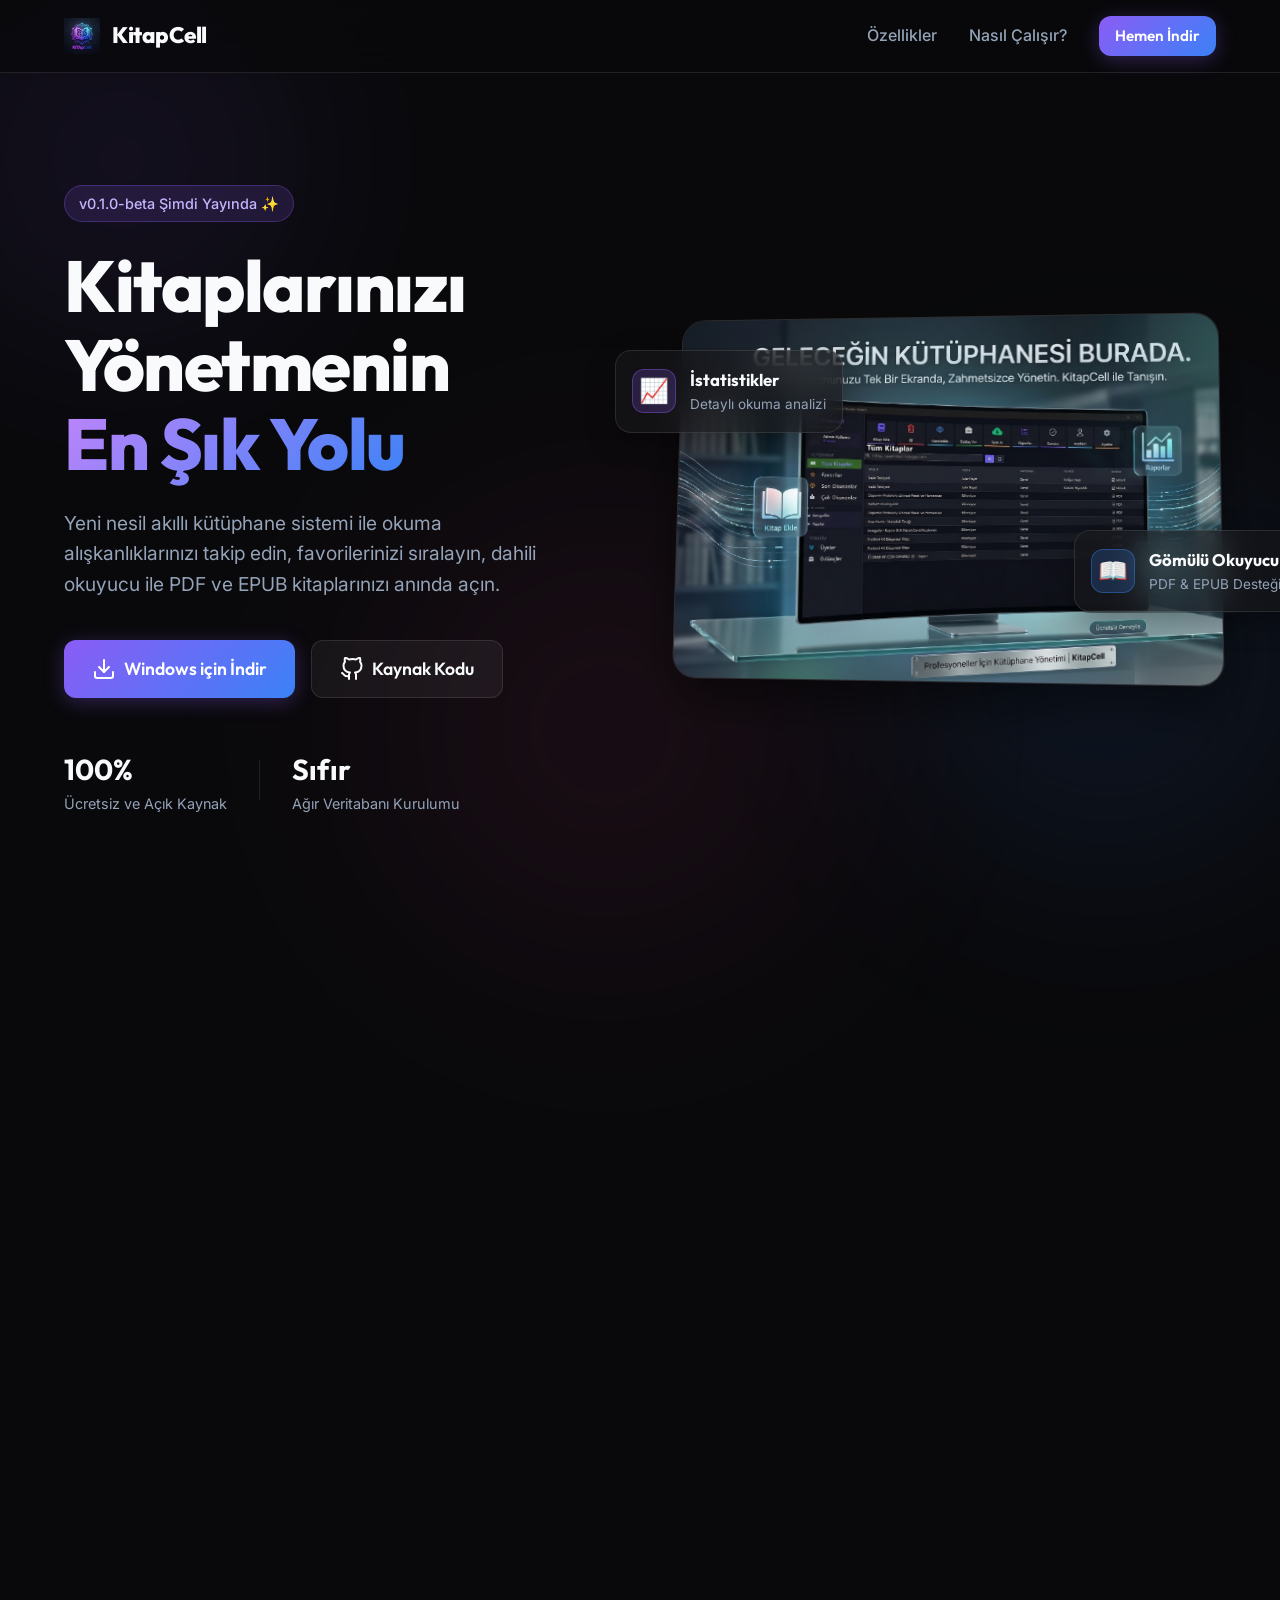
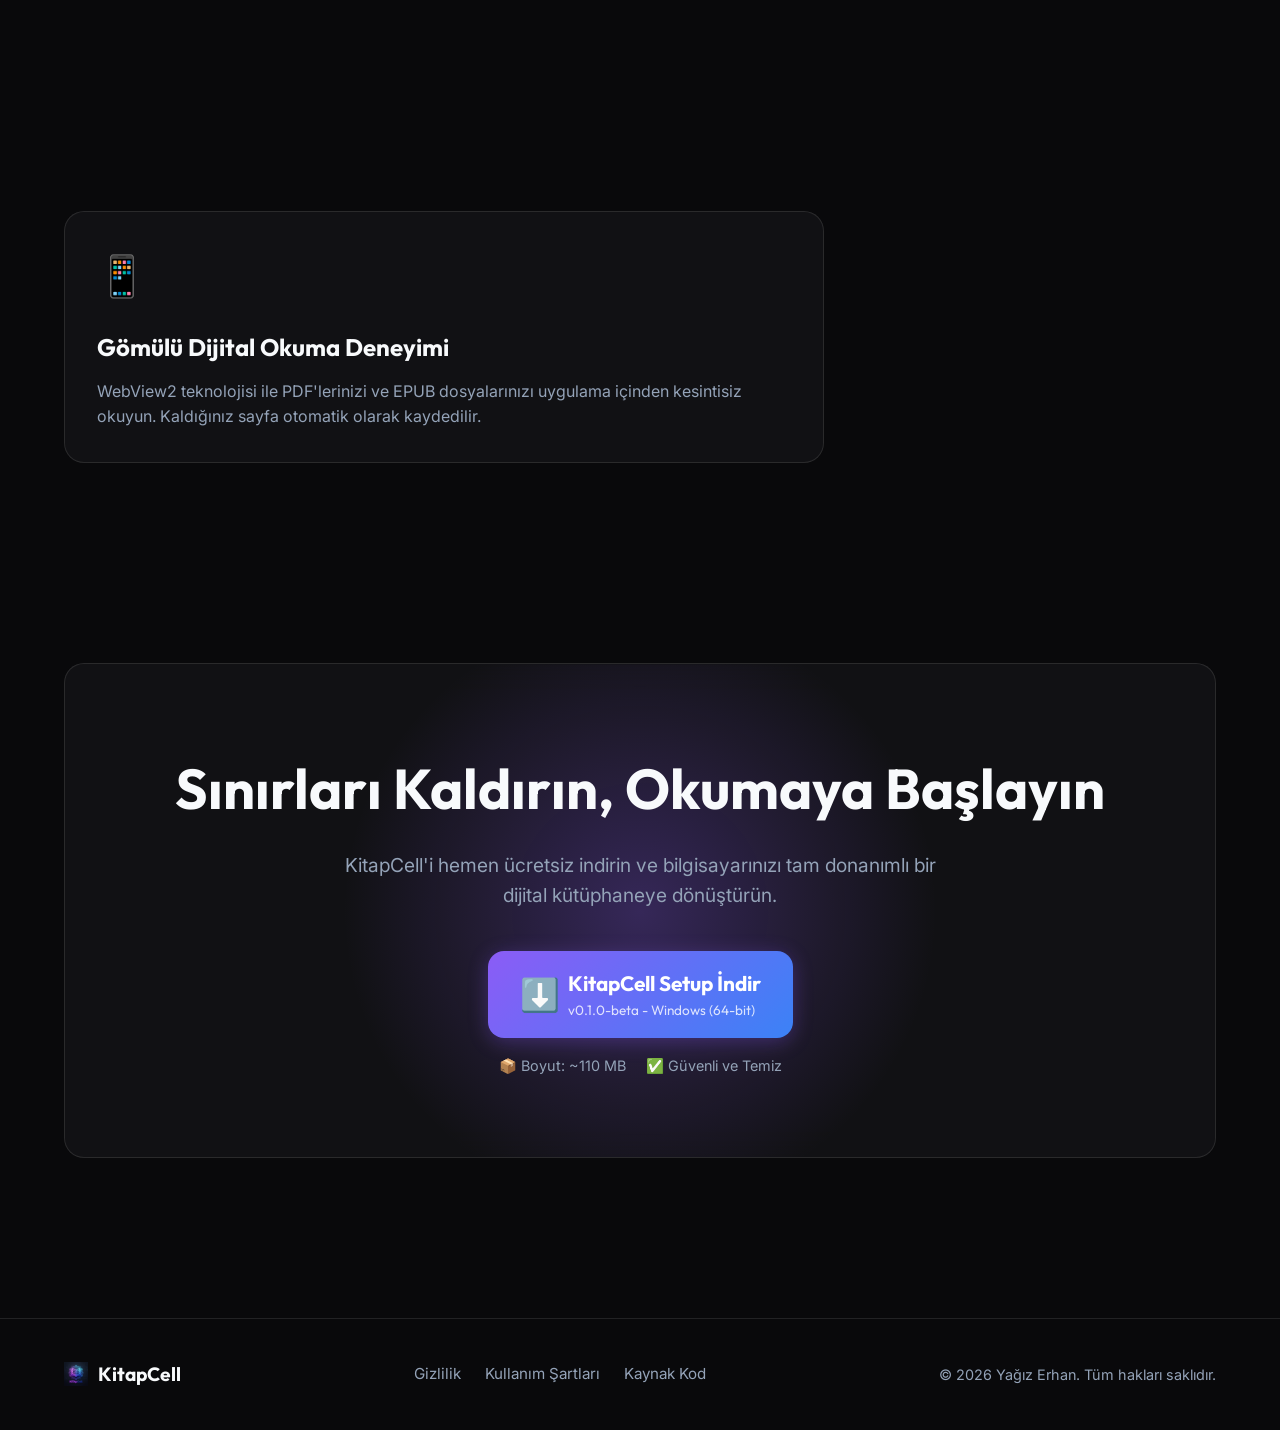
==== docs/index.html @ cc85a115 "rename folder to docs" ====
<!DOCTYPE html>
<html lang="tr">

<head>
    <meta charset="UTF-8">
    <meta name="viewport" content="width=device-width, initial-scale=1.0">
    <meta name="description"
        content="KitapCell - Yeni nesil akıllı kütüphane ve okuma takip sistemi. Kitaplığınızı dijitalleştirin.">
    <title>KitapCell | Kütüphanenizi Baştan Yaratın</title>

    <!-- Google Fonts -->
    <link rel="preconnect" href="https://fonts.googleapis.com">
    <link rel="preconnect" href="https://fonts.gstatic.com" crossorigin>
    <link
        href="https://fonts.googleapis.com/css2?family=Outfit:wght@300;400;500;600;700;800&family=Inter:wght@400;500;600&display=swap"
        rel="stylesheet">

    <link rel="stylesheet" href="style.css">
</head>

<body>
    <!-- Background Elements -->
    <div class="blob blob-1"></div>
    <div class="blob blob-2"></div>
    <div class="blob blob-3"></div>

    <!-- Navigation -->
    <nav class="navbar glass-effect">
        <div class="container nav-container">
            <div class="logo">
                <img src="assets/logo.png" alt="KitapCell Logo" class="logo-img">
                <span class="logo-text">KitapCell</span>
            </div>
            <div class="nav-links">
                <a href="#features">Özellikler</a>
                <a href="#about">Nasıl Çalışır?</a>
                <a href="#download" class="btn btn-primary btn-sm">Hemen İndir</a>
            </div>
        </div>
    </nav>

    <!-- Hero Section -->
    <header class="hero container">
        <div class="hero-content" data-animate="fade-up">
            <div class="badge">v0.1.0-beta Şimdi Yayında ✨</div>
            <h1 class="hero-title">
                Kitaplarınızı Yönetmenin <br>
                <span class="gradient-text">En Şık Yolu</span>
            </h1>
            <p class="hero-desc">
                Yeni nesil akıllı kütüphane sistemi ile okuma alışkanlıklarınızı takip edin, favorilerinizi sıralayın,
                dahili okuyucu ile PDF ve EPUB kitaplarınızı anında açın.
            </p>
            <div class="hero-actions">
                <a href="#download" class="btn btn-primary btn-lg">
                    <svg width="24" height="24" viewBox="0 0 24 24" fill="none" stroke="currentColor" stroke-width="2"
                        stroke-linecap="round" stroke-linejoin="round">
                        <path d="M21 15v4a2 2 0 0 1-2 2H5a2 2 0 0 1-2-2v-4" />
                        <polyline points="7 10 12 15 17 10" />
                        <line x1="12" y1="15" x2="12" y2="3" />
                    </svg>
                    Windows için İndir
                </a>
                <a href="https://github.com/yagizerhan/KitapCell" target="_blank" class="btn btn-outline btn-lg">
                    <svg width="24" height="24" viewBox="0 0 24 24" fill="none" stroke="currentColor" stroke-width="2"
                        stroke-linecap="round" stroke-linejoin="round">
                        <path
                            d="M9 19c-5 1.5-5-2.5-7-3m14 6v-3.87a3.37 3.37 0 0 0-.94-2.61c3.14-.35 6.44-1.54 6.44-7A5.44 5.44 0 0 0 20 4.77 5.07 5.07 0 0 0 19.91 1S18.73.65 16 2.48a13.38 13.38 0 0 0-7 0C6.27.65 5.09 1 5.09 1A5.07 5.07 0 0 0 5 4.77a5.44 5.44 0 0 0-1.5 3.78c0 5.42 3.3 6.61 6.44 7A3.37 3.37 0 0 0 9 18.13V22" />
                    </svg>
                    Kaynak Kodu
                </a>
            </div>
            <div class="hero-stats">
                <div class="stat">
                    <div class="stat-val">100%</div>
                    <div class="stat-label">Ücretsiz ve Açık Kaynak</div>
                </div>
                <div class="stat-divider"></div>
                <div class="stat">
                    <div class="stat-val">Sıfır</div>
                    <div class="stat-label">Ağır Veritabanı Kurulumu</div>
                </div>
            </div>
        </div>
        <div class="hero-image-wrapper" data-animate="fade-left">
            <div class="mockup-glow"></div>
            <img src="assets/mockup.png" alt="KitapCell Uygulama Arayüzü" class="hero-image glass-panel">

            <div class="floating-card card-1 glass-panel">
                <div class="icon-box icon-purple">📈</div>
                <div class="card-info">
                    <strong>İstatistikler</strong>
                    <span>Detaylı okuma analizi</span>
                </div>
            </div>

            <div class="floating-card card-2 glass-panel">
                <div class="icon-box icon-blue">📖</div>
                <div class="card-info">
                    <strong>Gömülü Okuyucu</strong>
                    <span>PDF & EPUB Desteği</span>
                </div>
            </div>
        </div>
    </header>

    <!-- Features Section -->
    <section id="features" class="container section">
        <div class="section-header" data-animate="fade-up">
            <h2 class="section-title">Kütüphaneniz Artık <span class="gradient-text">Çok Akıllı</span></h2>
            <p class="section-desc">Eski nesil hantal yazılımları unutun. KitapCell, ihtiyaç duyduğunuz her şeyi tek bir
                modern arayüzde birleştiriyor.</p>
        </div>

        <div class="bento-grid">
            <div class="bento-card bento-large glass-panel" data-animate="fade-up">
                <div class="bento-icon">🚀</div>
                <h3>Yerleşik Web Sunucusu</h3>
                <p>Uygulamayı açtığınız anda arka planda çalışan Kestrel sunucusu sayesinde kütüphanenize ağınızdaki her
                    cihazdan sadece tarayıcı ile erişebilirsiniz.</p>
                <div class="bento-visual tech-bg"></div>
            </div>

            <div class="bento-card glass-panel" data-animate="fade-up" style="transition-delay: 100ms;">
                <div class="bento-icon">📚</div>
                <h3>Gelişmiş Ödünç Sistemi</h3>
                <p>Kitapların kimde olduğunu, teslim tarihlerini takip edin. Zamanında getiren üyeler itibar puanı
                    kazansın!</p>
            </div>

            <div class="bento-card glass-panel" data-animate="fade-up" style="transition-delay: 200ms;">
                <div class="bento-icon">🔍</div>
                <h3>Hızlı ve Detaylı Arama</h3>
                <p>ISBN, yazar veya kategori bazında anında filtreleme. Binlerce kitap arasında saniyeler içinde
                    aradığınızı bulun.</p>
            </div>

            <div class="bento-card glass-panel" data-animate="fade-up" style="transition-delay: 300ms;">
                <div class="bento-icon">⭐</div>
                <h3>Okuyucu Yorumları</h3>
                <p>Okuduğunuz kitapları puanlayın, yorum yapın ve diğer üyelerin değerlendirmelerini inceleyin.</p>
            </div>

            <div class="bento-card bento-large glass-panel" data-animate="fade-up" style="transition-delay: 400ms;">
                <div class="bento-icon">📱</div>
                <h3>Gömülü Dijital Okuma Deneyimi</h3>
                <p>WebView2 teknolojisi ile PDF'lerinizi ve EPUB dosyalarınızı uygulama içinden kesintisiz okuyun.
                    Kaldığınız sayfa otomatik olarak kaydedilir.</p>
            </div>
        </div>
    </section>

    <!-- Download CTA Section -->
    <section id="download" class="container section">
        <div class="cta-box glass-panel" data-animate="zoom-in">
            <div class="cta-glow"></div>
            <h2>Sınırları Kaldırın, Okumaya Başlayın</h2>
            <p>KitapCell'i hemen ücretsiz indirin ve bilgisayarınızı tam donanımlı bir dijital kütüphaneye dönüştürün.
            </p>

            <div class="download-container">
                <a href="#" class="btn btn-primary btn-lg download-btn" id="mainDownloadBtn">
                    <span class="btn-icon">⬇️</span>
                    <div class="btn-text">
                        <strong>KitapCell Setup İndir</strong>
                        <span>v0.1.0-beta - Windows (64-bit)</span>
                    </div>
                </a>
                <div class="download-info">
                    <span class="info-item">📦 Boyut: ~110 MB</span>
                    <span class="info-item">✅ Güvenli ve Temiz</span>
                </div>
            </div>
        </div>
    </section>

    <!-- Footer -->
    <footer>
        <div class="container footer-content">
            <div class="footer-logo">
                <img src="assets/logo.png" alt="Logo">
                <span>KitapCell</span>
            </div>
            <div class="footer-links">
                <a href="#">Gizlilik</a>
                <a href="#">Kullanım Şartları</a>
                <a href="https://github.com/yagizerhan/KitapCell" target="_blank">Kaynak Kod</a>
            </div>
            <div class="footer-copy">
                &copy; 2026 Yağız Erhan. Tüm hakları saklıdır.
            </div>
        </div>
    </footer>

    <script src="script.js"></script>
</body>

</html>
---- docs/style.css ----
:root {
    --bg-dark: #09090b;
    --bg-card: rgba(24, 24, 27, 0.6);
    --bg-card-hover: rgba(39, 39, 42, 0.8);
    --border-color: rgba(255, 255, 255, 0.1);
    
    --primary: #8b5cf6;
    --primary-hover: #7c3aed;
    --secondary: #3b82f6;
    
    --text-main: #f8fafc;
    --text-muted: #94a3b8;
    
    --glow-primary: rgba(139, 92, 246, 0.3);
    --glow-secondary: rgba(59, 130, 246, 0.3);
}

* {
    margin: 0;
    padding: 0;
    box-sizing: border-box;
}

body {
    font-family: 'Inter', sans-serif;
    background-color: var(--bg-dark);
    color: var(--text-main);
    line-height: 1.6;
    overflow-x: hidden;
}

h1, h2, h3, h4, .logo-text {
    font-family: 'Outfit', sans-serif;
}

a {
    text-decoration: none;
    color: inherit;
}

/* Background Blobs */
.blob {
    position: absolute;
    filter: blur(100px);
    z-index: -1;
    opacity: 0.5;
    animation: float 20s ease-in-out infinite alternate;
}

.blob-1 {
    top: -10%;
    left: -10%;
    width: 500px;
    height: 500px;
    background: radial-gradient(circle, var(--glow-primary) 0%, transparent 70%);
}

.blob-2 {
    top: 40%;
    right: -10%;
    width: 600px;
    height: 600px;
    background: radial-gradient(circle, var(--glow-secondary) 0%, transparent 70%);
    animation-delay: -5s;
}

.blob-3 {
    bottom: -20%;
    left: 20%;
    width: 700px;
    height: 700px;
    background: radial-gradient(circle, rgba(236, 72, 153, 0.2) 0%, transparent 70%);
    animation-delay: -10s;
}

@keyframes float {
    0% { transform: translate(0, 0) scale(1); }
    100% { transform: translate(50px, 50px) scale(1.1); }
}

/* Utilities */
.container {
    max-width: 1200px;
    margin: 0 auto;
    padding: 0 24px;
}

.glass-panel {
    background: var(--bg-card);
    backdrop-filter: blur(16px);
    -webkit-backdrop-filter: blur(16px);
    border: 1px solid var(--border-color);
    border-radius: 20px;
}

.gradient-text {
    background: linear-gradient(135deg, #c084fc, #3b82f6);
    -webkit-background-clip: text;
    -webkit-text-fill-color: transparent;
    background-clip: text;
}

/* Buttons */
.btn {
    display: inline-flex;
    align-items: center;
    justify-content: center;
    gap: 8px;
    font-family: 'Outfit', sans-serif;
    font-weight: 600;
    border-radius: 12px;
    transition: all 0.3s cubic-bezier(0.4, 0, 0.2, 1);
    cursor: pointer;
    border: none;
}

.btn-sm { padding: 8px 16px; font-size: 0.95rem; }
.btn-lg { padding: 14px 28px; font-size: 1.1rem; }

.btn-primary {
    background: linear-gradient(135deg, var(--primary), var(--secondary));
    color: white;
    box-shadow: 0 4px 20px var(--glow-primary);
}

.btn-primary:hover {
    box-shadow: 0 8px 30px var(--glow-primary);
    transform: translateY(-2px);
}

.btn-outline {
    background: rgba(255, 255, 255, 0.05);
    border: 1px solid var(--border-color);
    color: var(--text-main);
}

.btn-outline:hover {
    background: rgba(255, 255, 255, 0.1);
    transform: translateY(-2px);
}

/* Navbar */
.navbar {
    position: fixed;
    top: 0;
    left: 0;
    width: 100%;
    z-index: 100;
    padding: 16px 0;
    background: rgba(9, 9, 11, 0.7);
    backdrop-filter: blur(20px);
    border-bottom: 1px solid var(--border-color);
}

.nav-container {
    display: flex;
    justify-content: space-between;
    align-items: center;
}

.logo {
    display: flex;
    align-items: center;
    gap: 12px;
}

.logo-img {
    height: 36px;
    width: auto;
}

.logo-text {
    font-size: 1.4rem;
    font-weight: 800;
    letter-spacing: -0.5px;
}

.nav-links {
    display: flex;
    align-items: center;
    gap: 32px;
    font-weight: 500;
}

.nav-links a:not(.btn) {
    color: var(--text-muted);
    transition: color 0.2s;
}

.nav-links a:not(.btn):hover {
    color: var(--text-main);
}

/* Hero Section */
.hero {
    display: grid;
    grid-template-columns: 1fr 1fr;
    gap: 60px;
    align-items: center;
    min-height: 100vh;
    padding-top: 100px;
}

.hero-content {
    display: flex;
    flex-direction: column;
    align-items: flex-start;
}

.badge {
    background: rgba(139, 92, 246, 0.15);
    border: 1px solid rgba(139, 92, 246, 0.3);
    color: #c4b5fd;
    padding: 6px 14px;
    border-radius: 30px;
    font-size: 0.9rem;
    font-weight: 500;
    margin-bottom: 24px;
    display: inline-block;
}

.hero-title {
    font-size: 4.5rem;
    line-height: 1.1;
    font-weight: 800;
    letter-spacing: -1.5px;
    margin-bottom: 24px;
}

.hero-desc {
    font-size: 1.2rem;
    color: var(--text-muted);
    margin-bottom: 40px;
    max-width: 500px;
}

.hero-actions {
    display: flex;
    gap: 16px;
    margin-bottom: 48px;
}

.hero-stats {
    display: flex;
    gap: 32px;
    align-items: center;
}

.stat-val {
    font-family: 'Outfit', sans-serif;
    font-size: 1.8rem;
    font-weight: 700;
    color: var(--text-main);
}

.stat-label {
    font-size: 0.9rem;
    color: var(--text-muted);
}

.stat-divider {
    width: 1px;
    height: 40px;
    background: var(--border-color);
}

/* Hero Image & Cards */
.hero-image-wrapper {
    position: relative;
    width: 100%;
}

.mockup-glow {
    position: absolute;
    top: 50%;
    left: 50%;
    transform: translate(-50%, -50%);
    width: 80%;
    height: 80%;
    background: radial-gradient(circle, var(--glow-primary) 0%, transparent 60%);
    z-index: -1;
}

.hero-image {
    width: 100%;
    height: auto;
    border-radius: 24px;
    box-shadow: 0 20px 50px rgba(0, 0, 0, 0.5);
    transform: perspective(1000px) rotateY(-5deg) rotateX(5deg);
    transition: transform 0.5s ease;
}

.hero-image:hover {
    transform: perspective(1000px) rotateY(0deg) rotateX(0deg);
}

.floating-card {
    position: absolute;
    padding: 16px;
    display: flex;
    align-items: center;
    gap: 14px;
    border-radius: 16px;
    box-shadow: 0 10px 30px rgba(0,0,0,0.3);
    animation: float-card 6s ease-in-out infinite alternate;
}

.card-1 {
    top: 10%;
    left: -10%;
}

.card-2 {
    bottom: 20%;
    right: -15%;
    animation-delay: -3s;
}

@keyframes float-card {
    0% { transform: translateY(0px); }
    100% { transform: translateY(-20px); }
}

.icon-box {
    width: 44px;
    height: 44px;
    border-radius: 12px;
    display: flex;
    align-items: center;
    justify-content: center;
    font-size: 1.5rem;
}

.icon-purple { background: rgba(139, 92, 246, 0.2); border: 1px solid rgba(139, 92, 246, 0.4); }
.icon-blue { background: rgba(59, 130, 246, 0.2); border: 1px solid rgba(59, 130, 246, 0.4); }

.card-info {
    display: flex;
    flex-direction: column;
}

.card-info strong {
    font-family: 'Outfit', sans-serif;
    font-size: 1.05rem;
}

.card-info span {
    font-size: 0.85rem;
    color: var(--text-muted);
}

/* Sections */
.section {
    padding: 100px 24px;
}

.section-header {
    text-align: center;
    margin-bottom: 60px;
}

.section-title {
    font-size: 3rem;
    margin-bottom: 16px;
}

.section-desc {
    font-size: 1.1rem;
    color: var(--text-muted);
    max-width: 600px;
    margin: 0 auto;
}

/* Bento Grid */
.bento-grid {
    display: grid;
    grid-template-columns: repeat(3, 1fr);
    grid-auto-rows: minmax(240px, auto);
    gap: 24px;
}

.bento-card {
    padding: 32px;
    display: flex;
    flex-direction: column;
    position: relative;
    overflow: hidden;
    transition: transform 0.3s, background 0.3s;
}

.bento-card:hover {
    transform: translateY(-5px);
    background: var(--bg-card-hover);
}

.bento-large {
    grid-column: span 2;
}

.bento-icon {
    font-size: 2.5rem;
    margin-bottom: 20px;
}

.bento-card h3 {
    font-size: 1.5rem;
    margin-bottom: 12px;
}

.bento-card p {
    color: var(--text-muted);
    font-size: 1rem;
}

/* Download CTA */
.cta-box {
    text-align: center;
    padding: 80px 40px;
    position: relative;
    overflow: hidden;
    display: flex;
    flex-direction: column;
    align-items: center;
}

.cta-glow {
    position: absolute;
    top: 50%;
    left: 50%;
    transform: translate(-50%, -50%);
    width: 60%;
    height: 100%;
    background: radial-gradient(circle, var(--glow-primary) 0%, transparent 70%);
    z-index: -1;
}

.cta-box h2 {
    font-size: 3.5rem;
    margin-bottom: 16px;
}

.cta-box p {
    font-size: 1.2rem;
    color: var(--text-muted);
    margin-bottom: 40px;
    max-width: 600px;
}

.download-container {
    display: flex;
    flex-direction: column;
    align-items: center;
    gap: 16px;
}

.download-btn {
    padding: 16px 32px;
    border-radius: 16px;
}

.btn-text {
    display: flex;
    flex-direction: column;
    align-items: flex-start;
    text-align: left;
}

.btn-text strong {
    font-size: 1.3rem;
}

.btn-text span {
    font-size: 0.85rem;
    font-weight: 400;
    opacity: 0.8;
}

.btn-icon {
    font-size: 2rem;
}

.download-info {
    display: flex;
    gap: 20px;
    color: var(--text-muted);
    font-size: 0.9rem;
}

/* Footer */
footer {
    border-top: 1px solid var(--border-color);
    padding: 40px 0;
    margin-top: 60px;
}

.footer-content {
    display: flex;
    justify-content: space-between;
    align-items: center;
}

.footer-logo {
    display: flex;
    align-items: center;
    gap: 10px;
    font-family: 'Outfit', sans-serif;
    font-weight: 700;
    font-size: 1.2rem;
}

.footer-logo img {
    height: 24px;
}

.footer-links {
    display: flex;
    gap: 24px;
}

.footer-links a {
    color: var(--text-muted);
    font-size: 0.95rem;
    transition: color 0.2s;
}

.footer-links a:hover {
    color: var(--text-main);
}

.footer-copy {
    color: var(--text-muted);
    font-size: 0.9rem;
}

/* Animations & Responsive */
[data-animate] {
    opacity: 0;
    transition: all 0.8s cubic-bezier(0.16, 1, 0.3, 1);
}

[data-animate="fade-up"] { transform: translateY(40px); }
[data-animate="fade-left"] { transform: translateX(40px); }
[data-animate="zoom-in"] { transform: scale(0.95); }

.animated {
    opacity: 1;
    transform: translate(0) scale(1);
}

@media (max-width: 992px) {
    .hero {
        grid-template-columns: 1fr;
        text-align: center;
        padding-top: 120px;
        gap: 40px;
    }
    
    .hero-content {
        align-items: center;
    }
    
    .hero-title {
        font-size: 3.5rem;
    }
    
    .bento-grid {
        grid-template-columns: 1fr;
    }
    
    .bento-large {
        grid-column: span 1;
    }
    
    .footer-content {
        flex-direction: column;
        gap: 20px;
        text-align: center;
    }
}
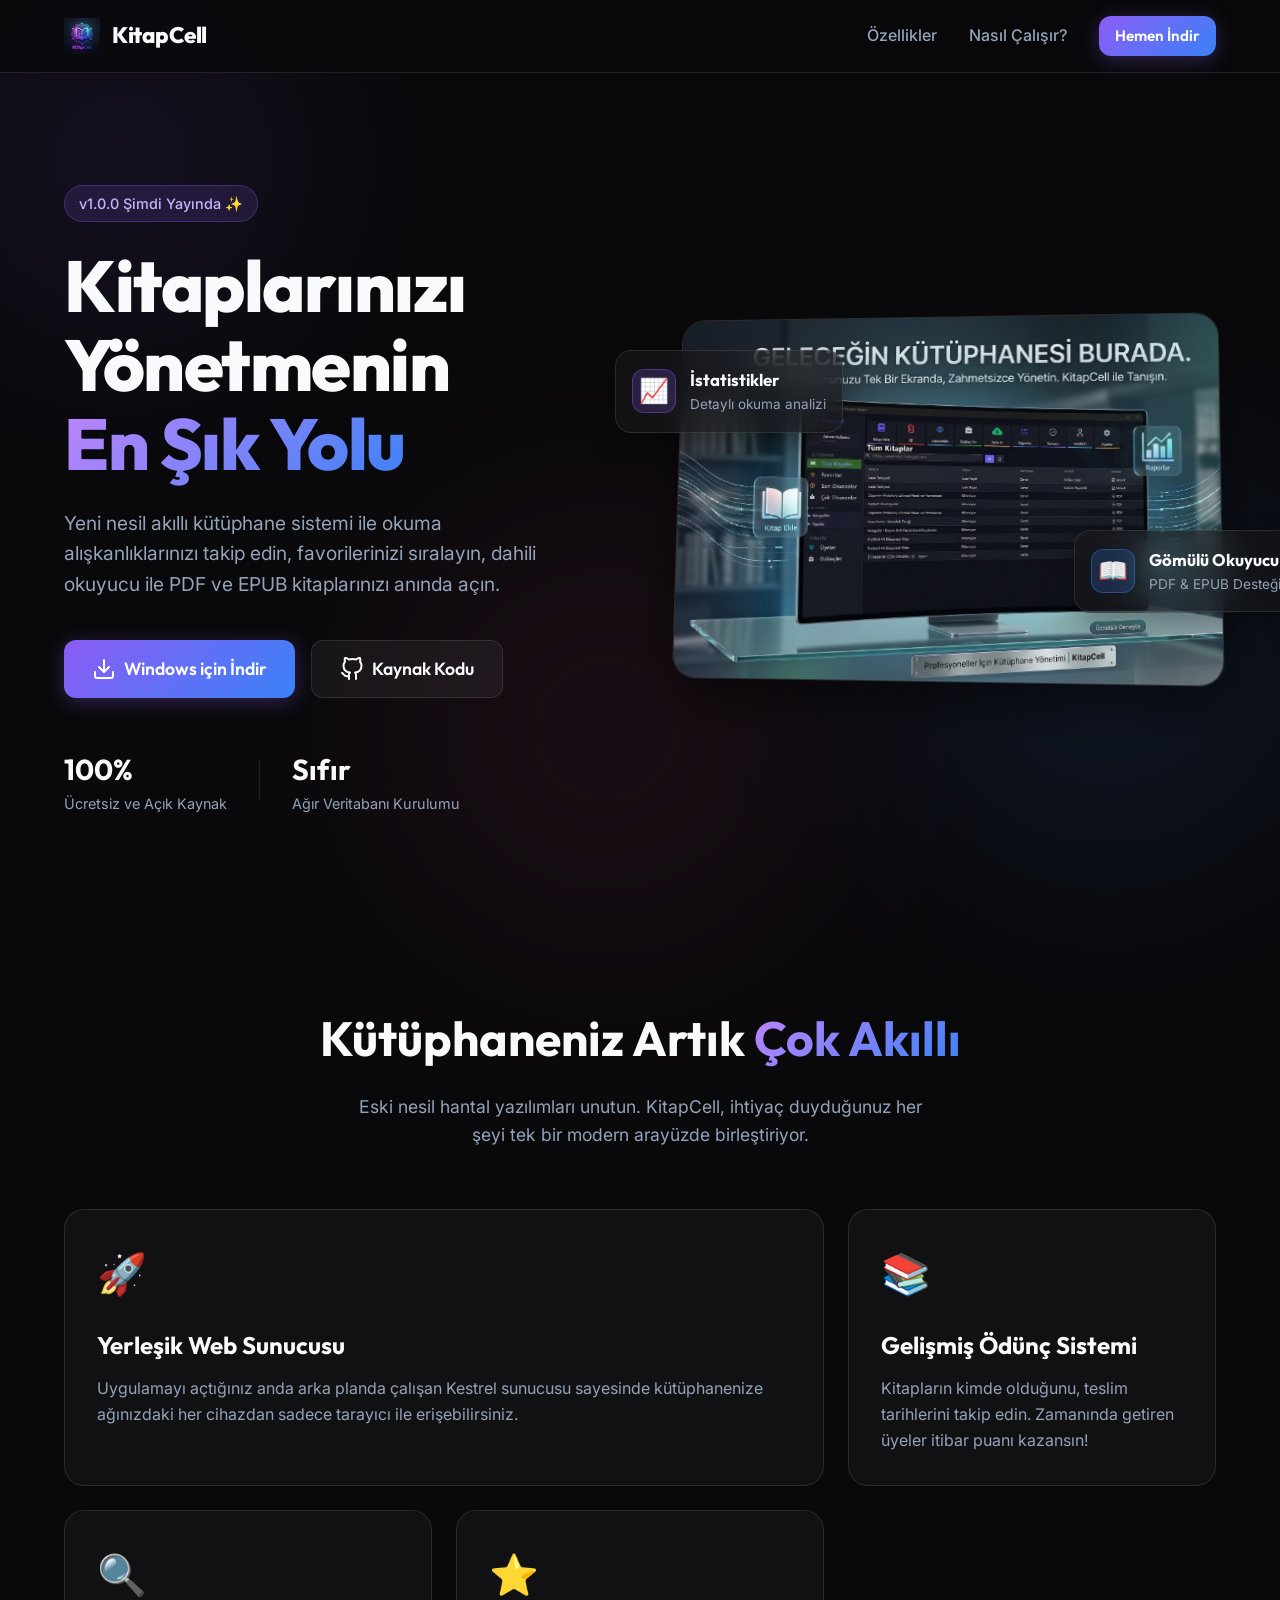
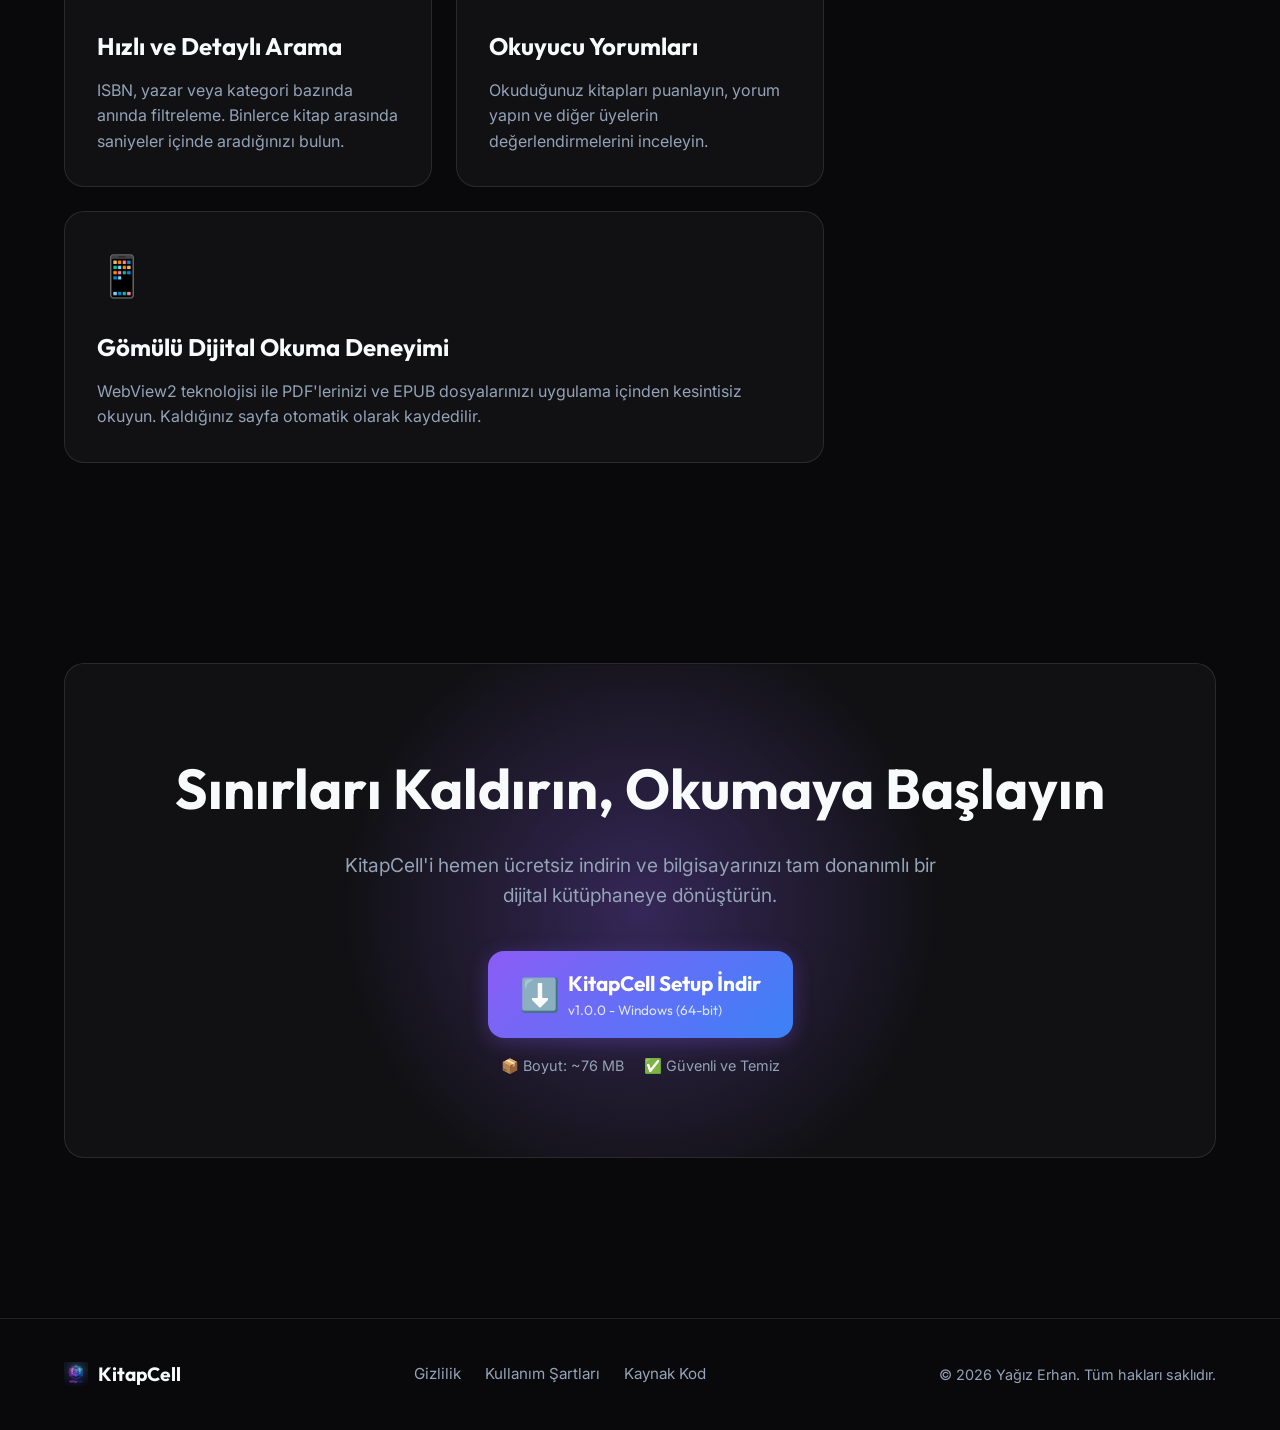
==== commit e3d714e8: "Update download link and setup size for v1.0.0" ====
--- a/docs/index.html
+++ b/docs/index.html
@@ -42,7 +42,7 @@
     <!-- Hero Section -->
     <header class="hero container">
         <div class="hero-content" data-animate="fade-up">
-            <div class="badge">v0.1.0-beta Şimdi Yayında ✨</div>
+            <div class="badge">v1.0.0 Şimdi Yayında ✨</div>
             <h1 class="hero-title">
                 Kitaplarınızı Yönetmenin <br>
                 <span class="gradient-text">En Şık Yolu</span>
@@ -159,15 +159,15 @@
             </p>
 
             <div class="download-container">
-                <a href="#" class="btn btn-primary btn-lg download-btn" id="mainDownloadBtn">
+                <a href="https://github.com/yagizerhan/KitapCell/releases/download/v1.0.0/KitapCell_Setup_v1.0.0.exe" class="btn btn-primary btn-lg download-btn" id="mainDownloadBtn">
                     <span class="btn-icon">⬇️</span>
                     <div class="btn-text">
                         <strong>KitapCell Setup İndir</strong>
-                        <span>v0.1.0-beta - Windows (64-bit)</span>
+                        <span>v1.0.0 - Windows (64-bit)</span>
                     </div>
                 </a>
                 <div class="download-info">
-                    <span class="info-item">📦 Boyut: ~110 MB</span>
+                    <span class="info-item">📦 Boyut: ~76 MB</span>
                     <span class="info-item">✅ Güvenli ve Temiz</span>
                 </div>
             </div>
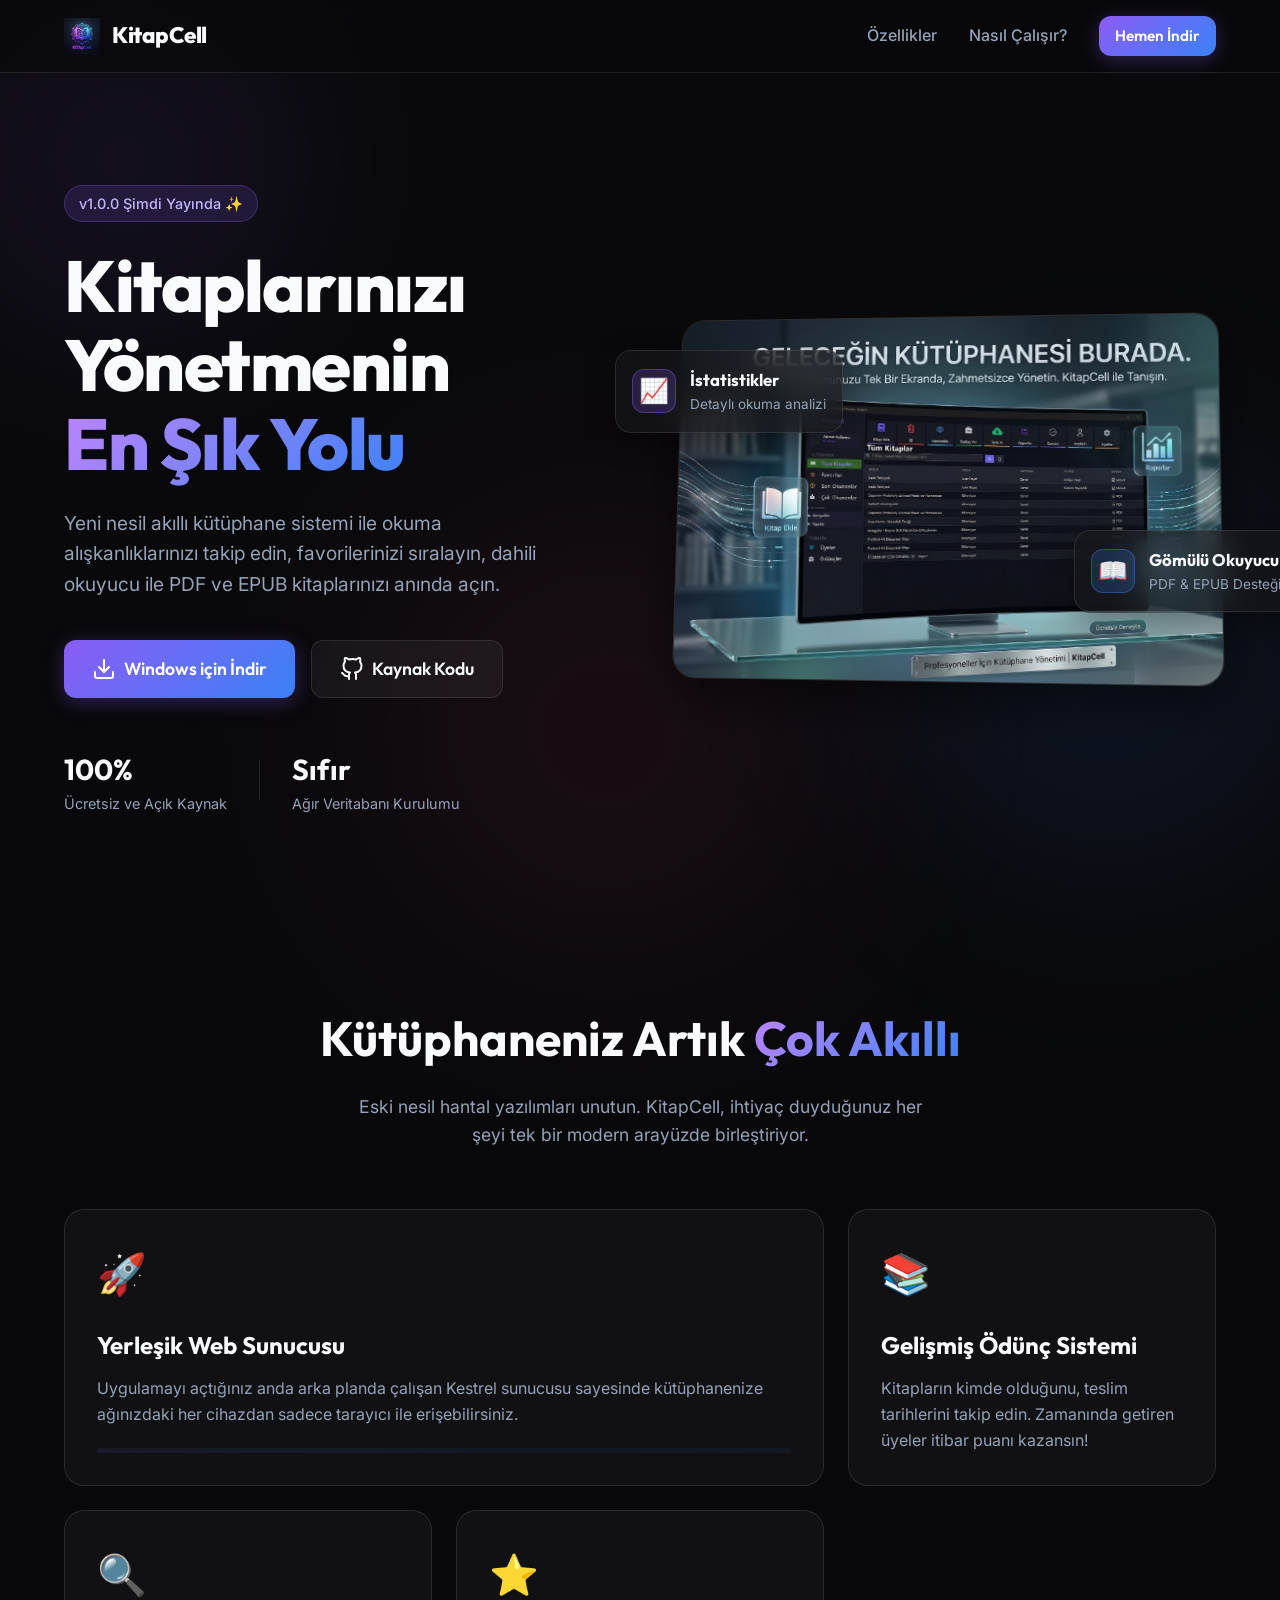
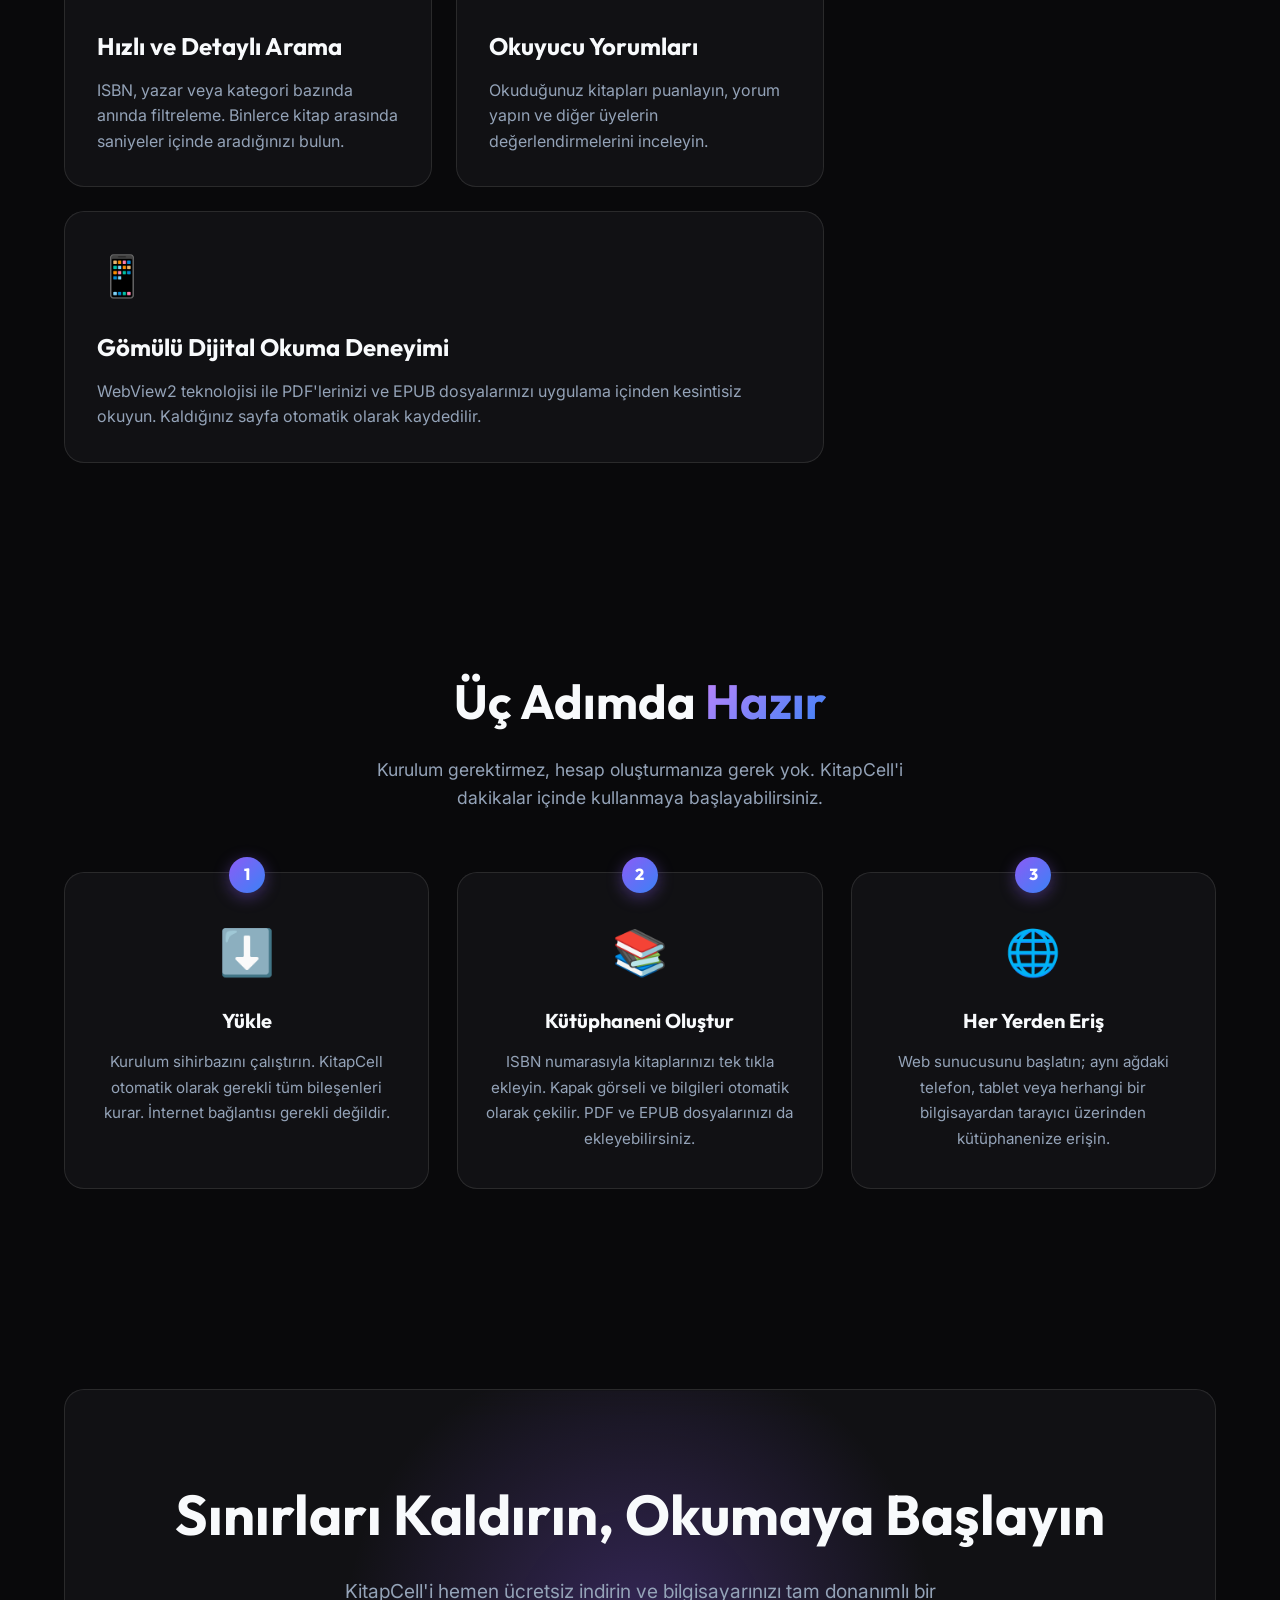
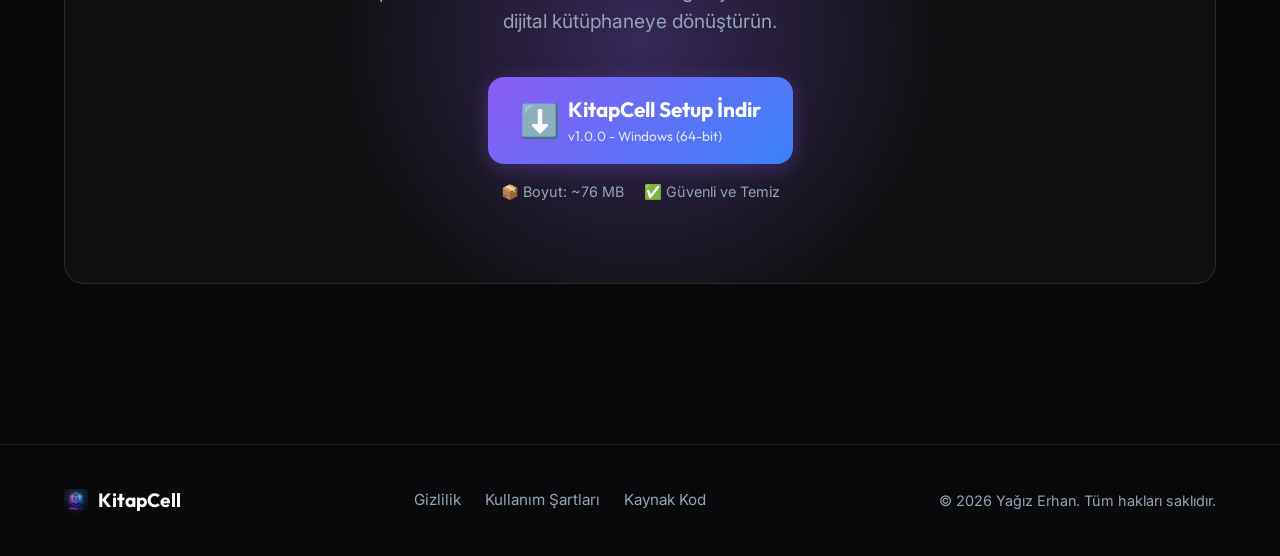
==== commit 86575d12: "feat: UI improvements and documentation site updates - Updated digital copy format labels (PDF/EPUB)" ====
--- a/docs/index.html
+++ b/docs/index.html
@@ -4,6 +4,7 @@
 <head>
     <meta charset="UTF-8">
     <meta name="viewport" content="width=device-width, initial-scale=1.0">
+    <link rel="icon" type="image/png" href="assets/logo.png">
     <meta name="description"
         content="KitapCell - Yeni nesil akıllı kütüphane ve okuma takip sistemi. Kitaplığınızı dijitalleştirin.">
     <title>KitapCell | Kütüphanenizi Baştan Yaratın</title>
@@ -150,6 +151,37 @@
         </div>
     </section>
 
+    <!-- Nasıl Çalışır Section -->
+    <section id="about" class="container section">
+        <div class="section-header" data-animate="fade-up">
+            <h2 class="section-title">Üç Adımda <span class="gradient-text">Hazır</span></h2>
+            <p class="section-desc">Kurulum gerektirmez, hesap oluşturmanıza gerek yok. KitapCell'i dakikalar içinde kullanmaya başlayabilirsiniz.</p>
+        </div>
+
+        <div class="how-grid">
+            <div class="how-card glass-panel" data-animate="fade-up">
+                <div class="how-number">1</div>
+                <div class="how-icon">⬇️</div>
+                <h3>Yükle</h3>
+                <p>Kurulum sihirbazını çalıştırın. KitapCell otomatik olarak gerekli tüm bileşenleri kurar. İnternet bağlantısı gerekli değildir.</p>
+            </div>
+
+            <div class="how-card glass-panel" data-animate="fade-up" style="transition-delay: 150ms;">
+                <div class="how-number">2</div>
+                <div class="how-icon">📚</div>
+                <h3>Kütüphaneni Oluştur</h3>
+                <p>ISBN numarasıyla kitaplarınızı tek tıkla ekleyin. Kapak görseli ve bilgileri otomatik olarak çekilir. PDF ve EPUB dosyalarınızı da ekleyebilirsiniz.</p>
+            </div>
+
+            <div class="how-card glass-panel" data-animate="fade-up" style="transition-delay: 300ms;">
+                <div class="how-number">3</div>
+                <div class="how-icon">🌐</div>
+                <h3>Her Yerden Eriş</h3>
+                <p>Web sunucusunu başlatın; aynı ağdaki telefon, tablet veya herhangi bir bilgisayardan tarayıcı üzerinden kütüphanenize erişin.</p>
+            </div>
+        </div>
+    </section>
+
     <!-- Download CTA Section -->
     <section id="download" class="container section">
         <div class="cta-box glass-panel" data-animate="zoom-in">
@@ -178,7 +210,7 @@
     <footer>
         <div class="container footer-content">
             <div class="footer-logo">
-                <img src="assets/logo.png" alt="Logo">
+                <img src="assets/logo.png" alt="KitapCell Logo">
                 <span>KitapCell</span>
             </div>
             <div class="footer-links">
--- a/docs/style.css
+++ b/docs/style.css
@@ -412,7 +412,71 @@
     font-size: 1rem;
 }
 
-/* Download CTA */
+.bento-visual.tech-bg {
+    flex: 1;
+    background: linear-gradient(135deg, rgba(99, 102, 241, 0.1) 0%, rgba(59, 130, 246, 0.05) 100%);
+    border-radius: 12px;
+    margin-top: 20px;
+}
+
+/* How It Works Grid */
+.how-grid {
+    display: grid;
+    grid-template-columns: repeat(3, 1fr);
+    gap: 28px;
+}
+
+.how-card {
+    padding: 36px 28px;
+    position: relative;
+    text-align: center;
+    transition: transform 0.3s, background 0.3s;
+}
+
+.how-card:hover {
+    transform: translateY(-6px);
+    background: var(--bg-card-hover);
+}
+
+.how-number {
+    position: absolute;
+    top: -16px;
+    left: 50%;
+    transform: translateX(-50%);
+    width: 36px;
+    height: 36px;
+    background: linear-gradient(135deg, var(--primary), var(--secondary));
+    border-radius: 50%;
+    display: flex;
+    align-items: center;
+    justify-content: center;
+    font-family: 'Outfit', sans-serif;
+    font-size: 1rem;
+    font-weight: 800;
+    color: white;
+    box-shadow: 0 4px 16px rgba(139, 92, 246, 0.4);
+}
+
+.how-icon {
+    font-size: 2.8rem;
+    margin-bottom: 16px;
+    margin-top: 8px;
+}
+
+.how-card h3 {
+    font-size: 1.25rem;
+    font-weight: 700;
+    margin-bottom: 12px;
+    color: var(--text-main);
+}
+
+.how-card p {
+    color: var(--text-muted);
+    font-size: 0.95rem;
+    line-height: 1.7;
+}
+
+
 .cta-box {
     text-align: center;
     padding: 80px 40px;
@@ -567,6 +631,11 @@
         grid-template-columns: 1fr;
     }
     
+    .how-grid {
+        grid-template-columns: 1fr;
+        gap: 32px;
+    }
+    
     .bento-large {
         grid-column: span 1;
     }
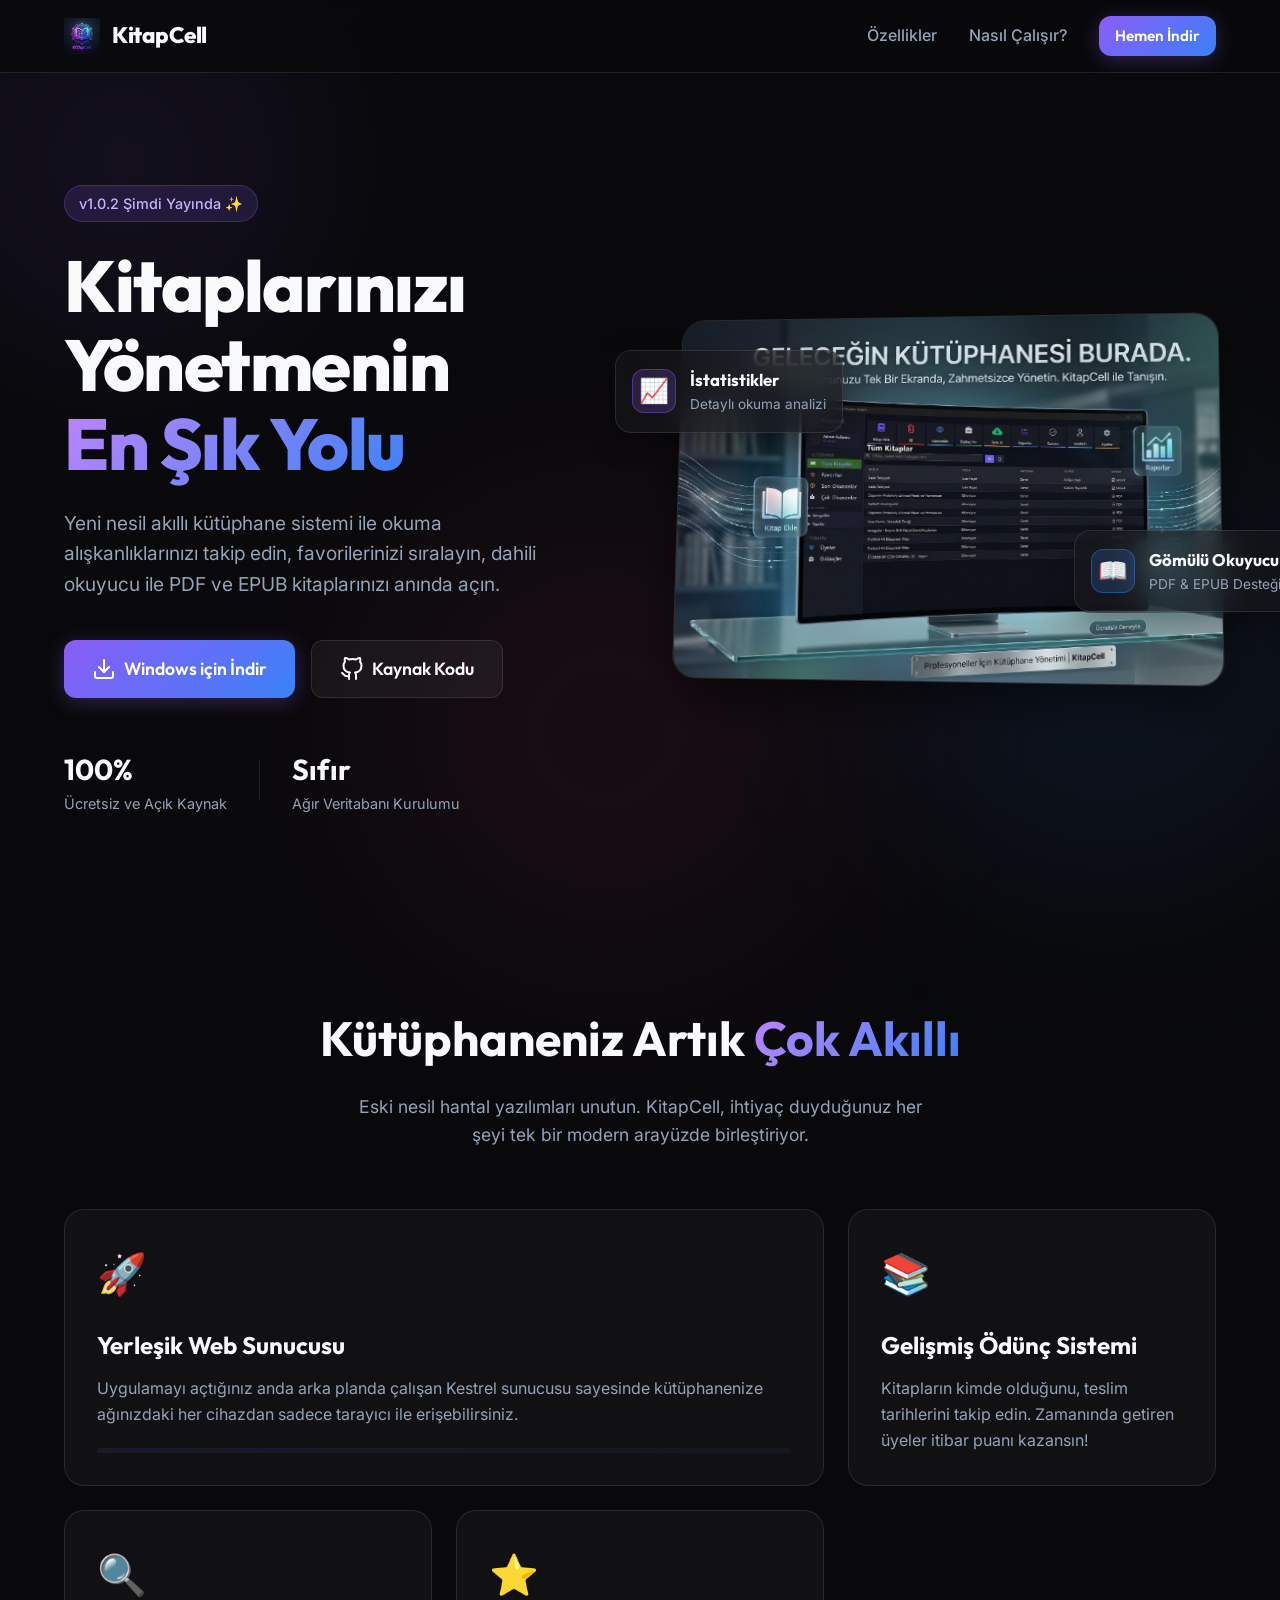
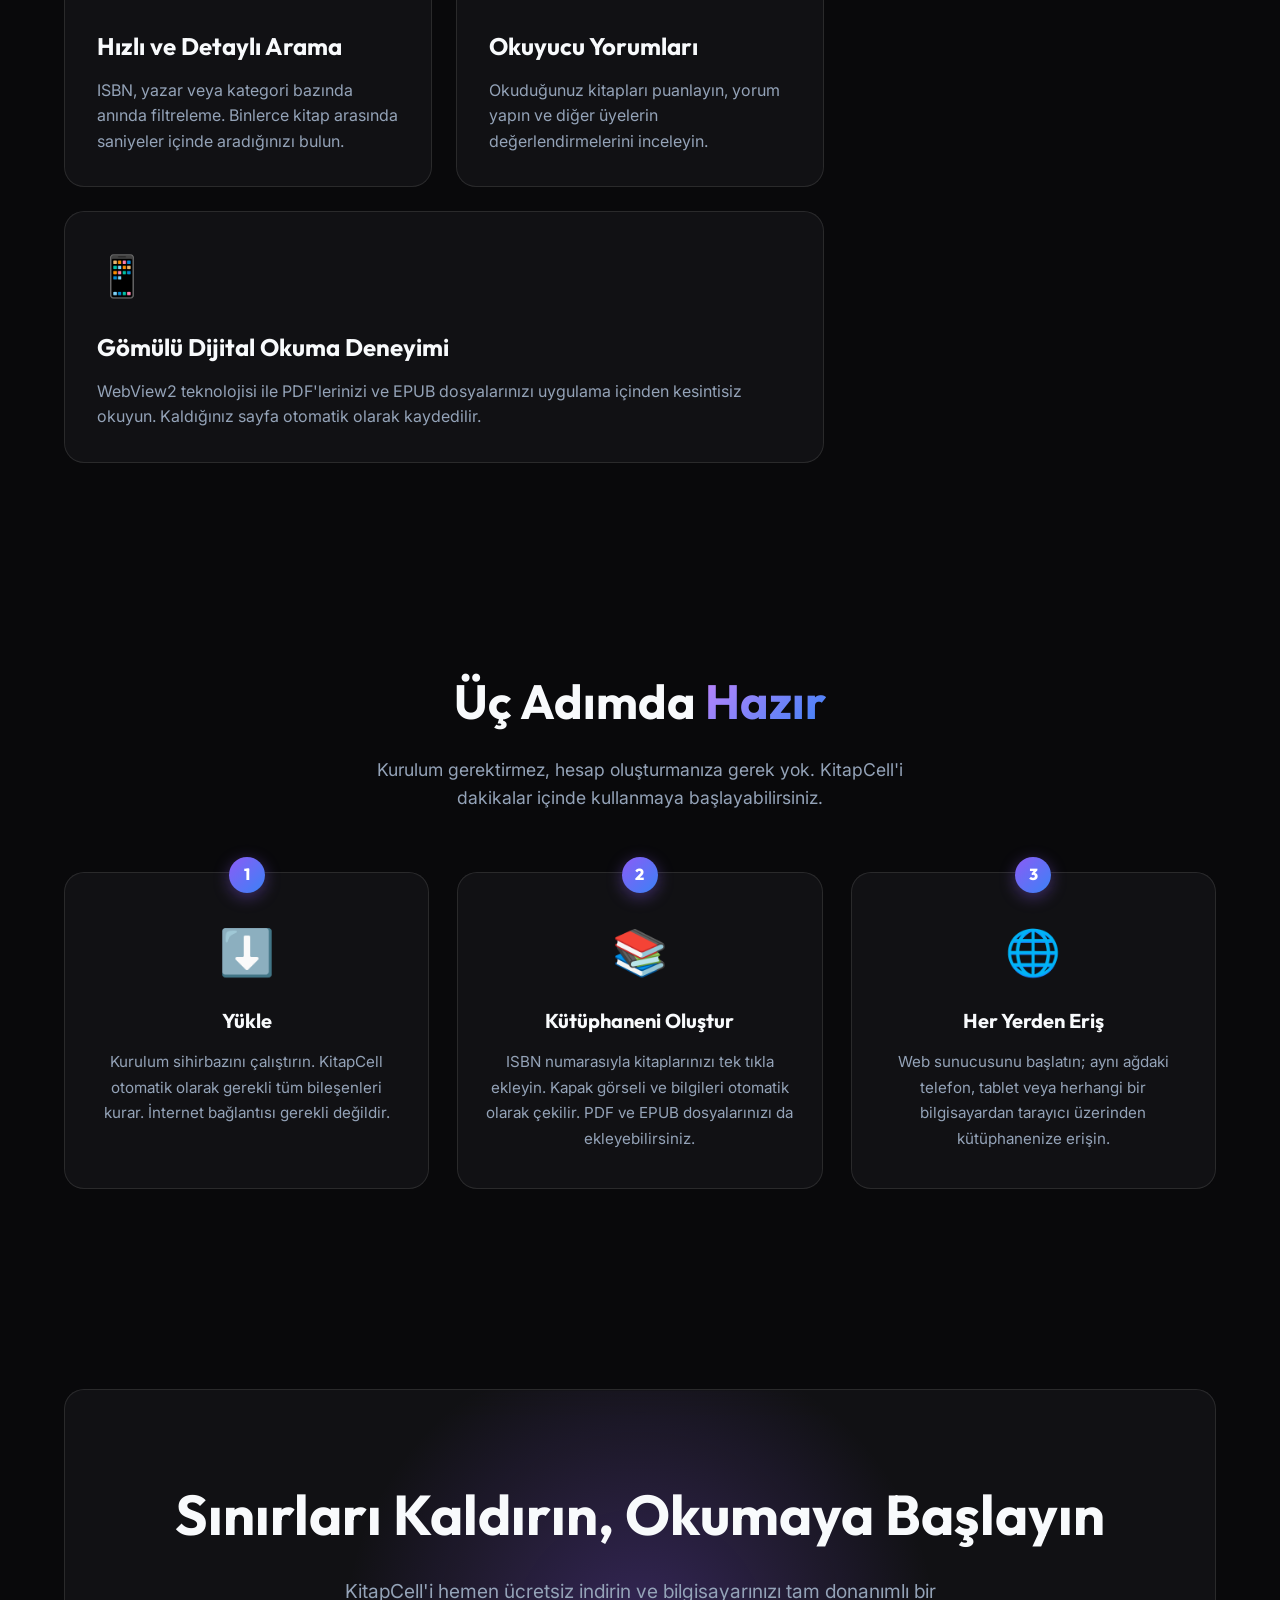
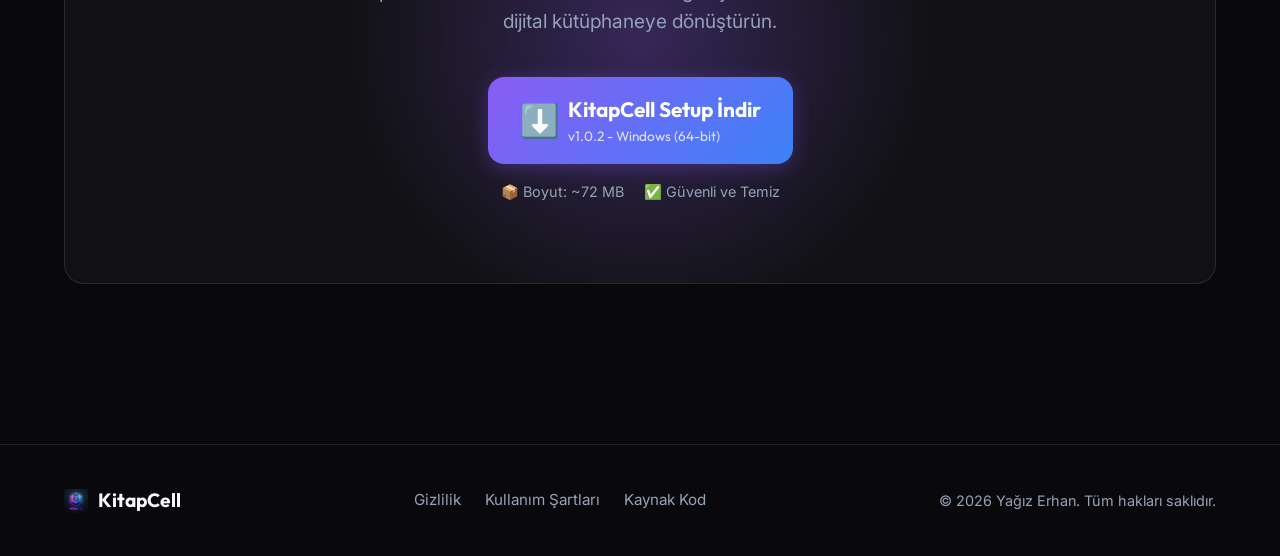
==== commit d9b54c1c: "docs: update version to v1.0.2 and fix download link" ====
--- a/docs/index.html
+++ b/docs/index.html
@@ -43,7 +43,7 @@
     <!-- Hero Section -->
     <header class="hero container">
         <div class="hero-content" data-animate="fade-up">
-            <div class="badge">v1.0.0 Şimdi Yayında ✨</div>
+            <div class="badge">v1.0.2 Şimdi Yayında ✨</div>
             <h1 class="hero-title">
                 Kitaplarınızı Yönetmenin <br>
                 <span class="gradient-text">En Şık Yolu</span>
@@ -191,15 +191,15 @@
             </p>
 
             <div class="download-container">
-                <a href="https://github.com/yagizerhan/KitapCell/releases/download/v1.0.0/KitapCell_Setup_v1.0.0.exe" class="btn btn-primary btn-lg download-btn" id="mainDownloadBtn">
+                <a href="https://github.com/yagizerhan/KitapCell/releases/download/v1.0.2/KitapCell_Setup_v1.0.2.exe" class="btn btn-primary btn-lg download-btn" id="mainDownloadBtn">
                     <span class="btn-icon">⬇️</span>
                     <div class="btn-text">
                         <strong>KitapCell Setup İndir</strong>
-                        <span>v1.0.0 - Windows (64-bit)</span>
+                        <span>v1.0.2 - Windows (64-bit)</span>
                     </div>
                 </a>
                 <div class="download-info">
-                    <span class="info-item">📦 Boyut: ~76 MB</span>
+                    <span class="info-item">📦 Boyut: ~72 MB</span>
                     <span class="info-item">✅ Güvenli ve Temiz</span>
                 </div>
             </div>
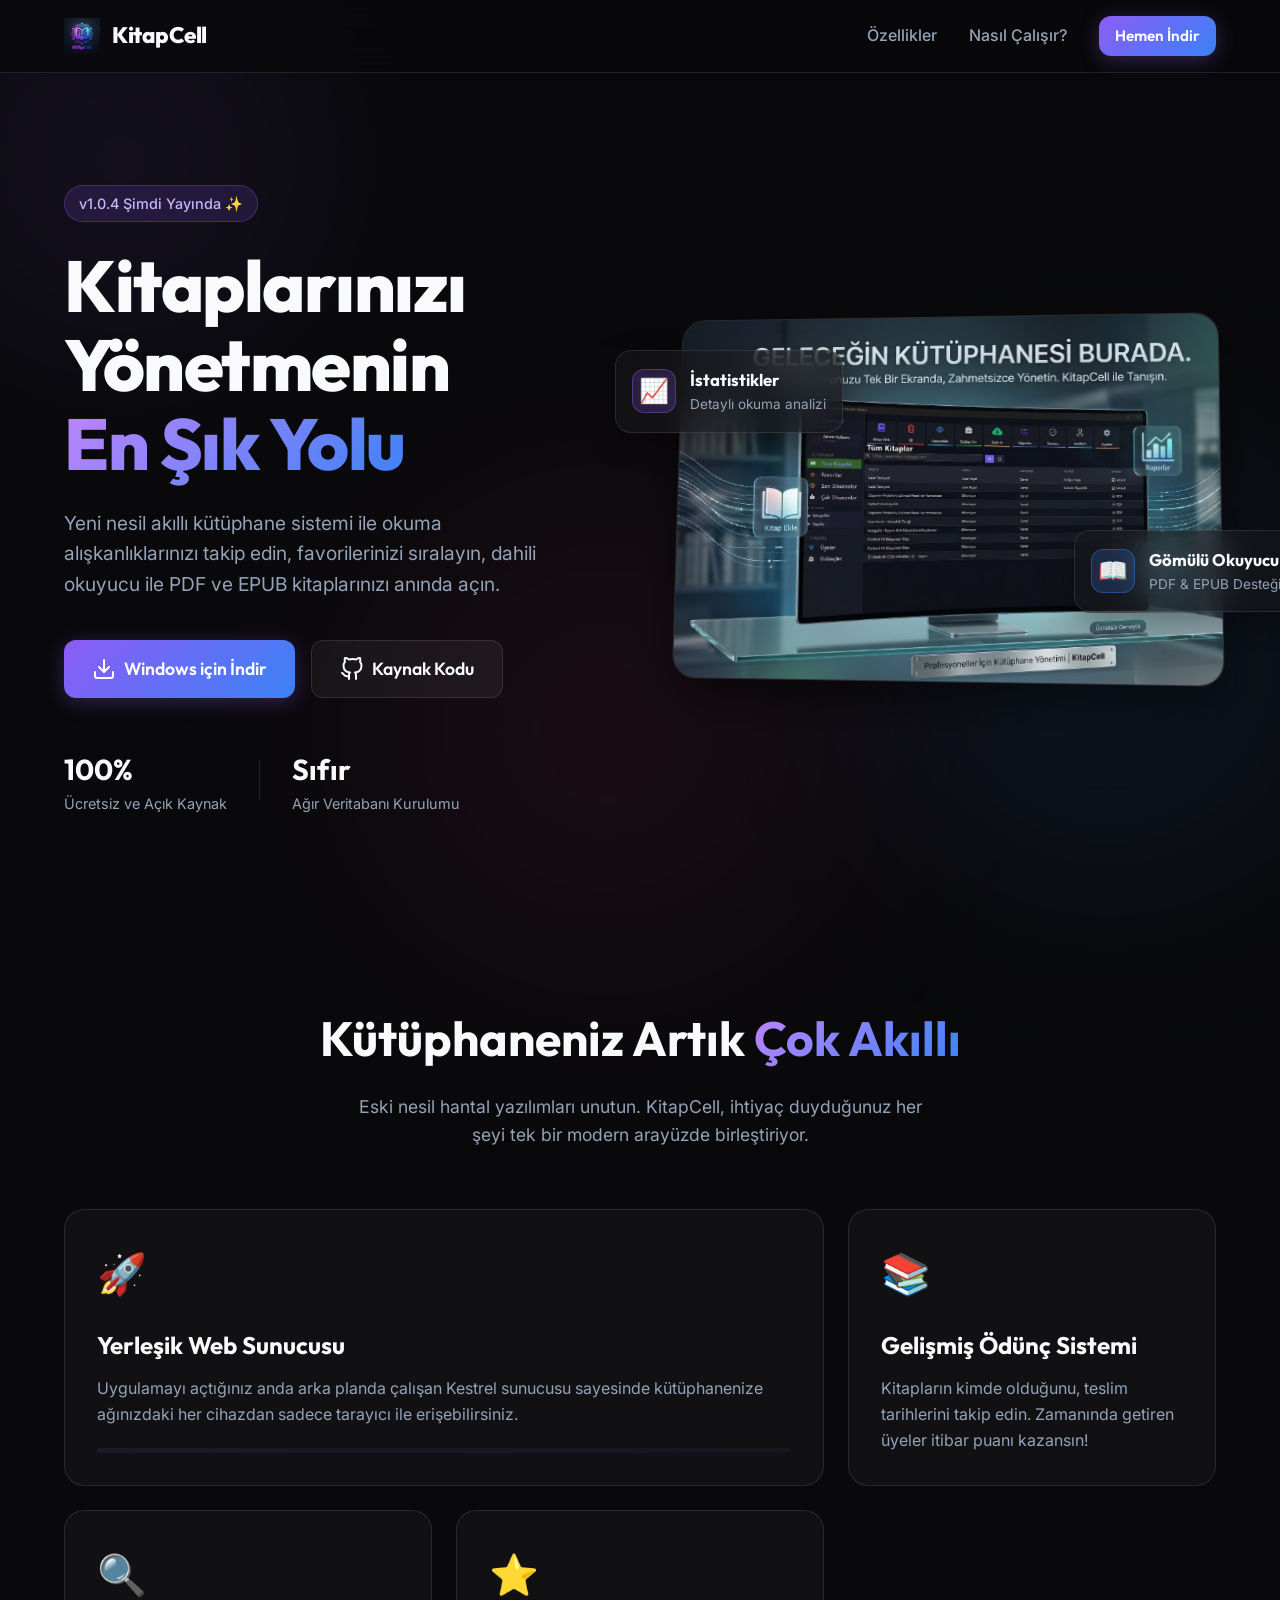
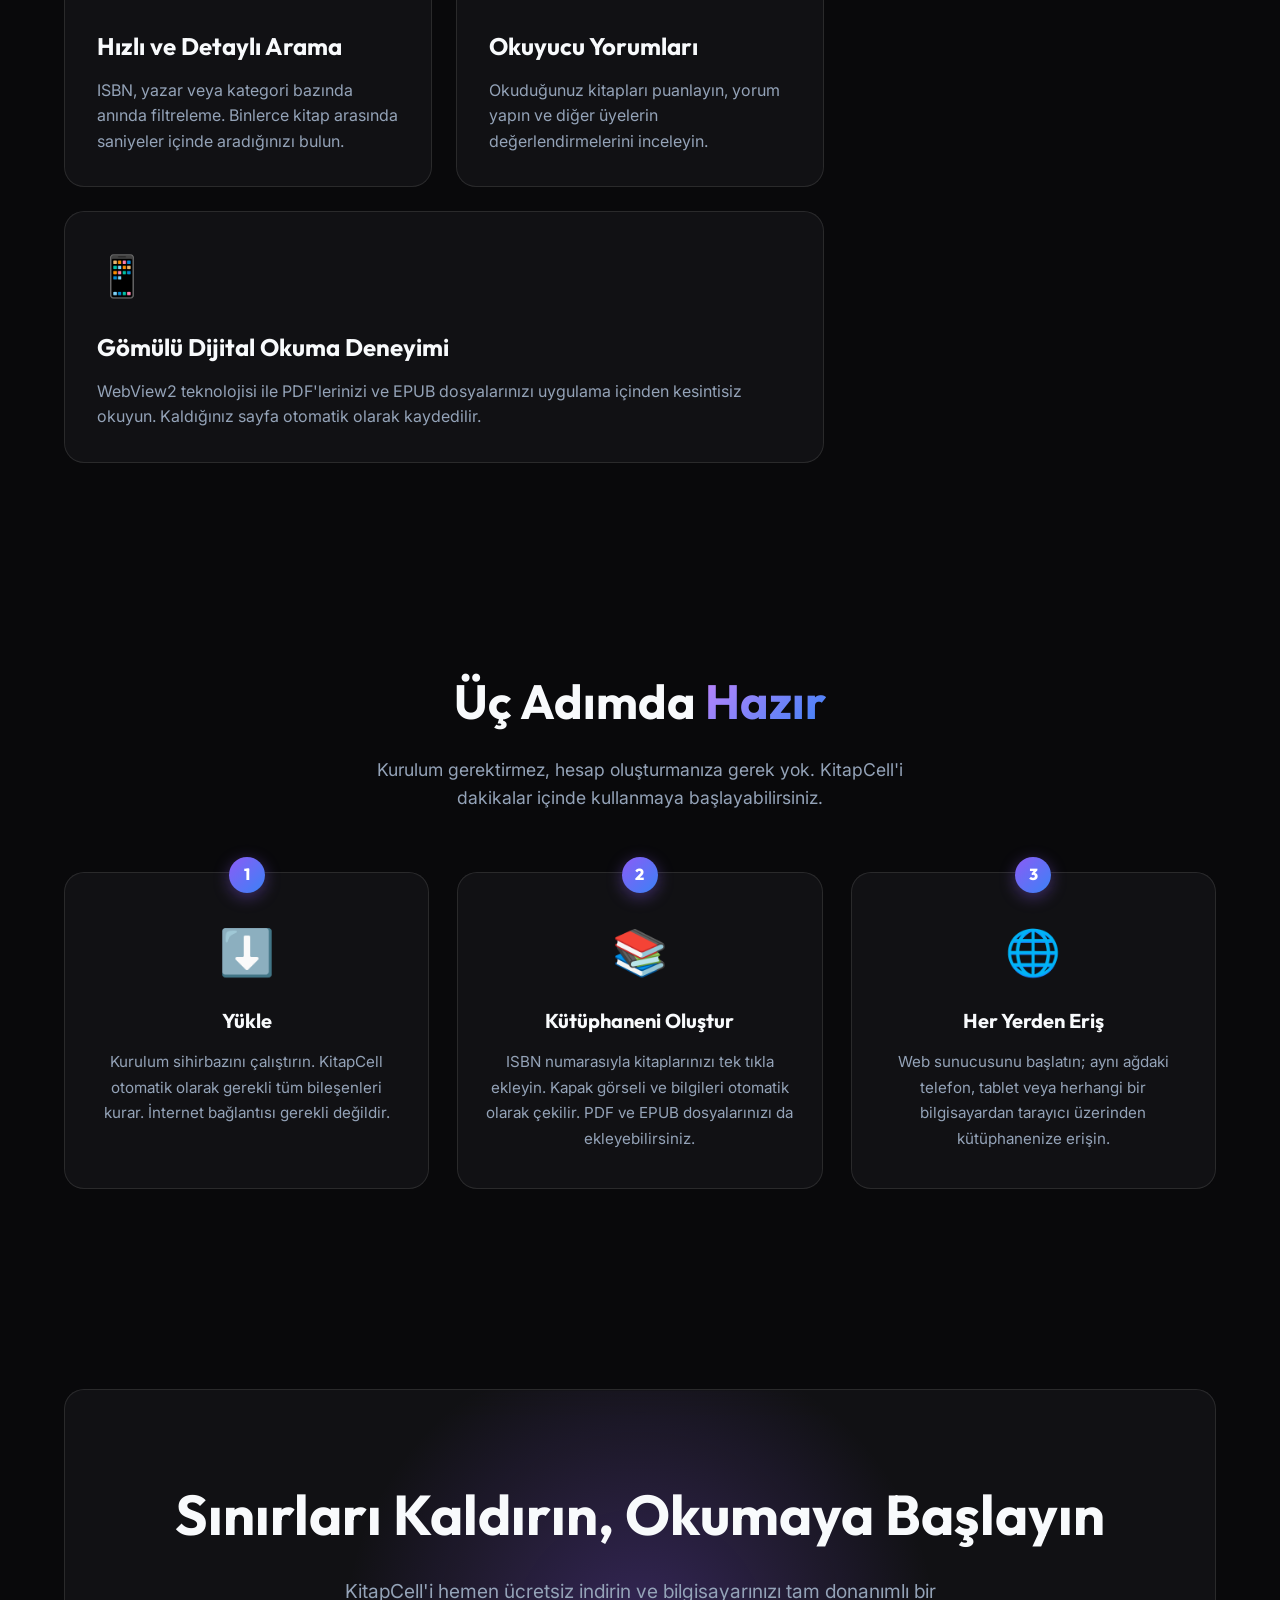
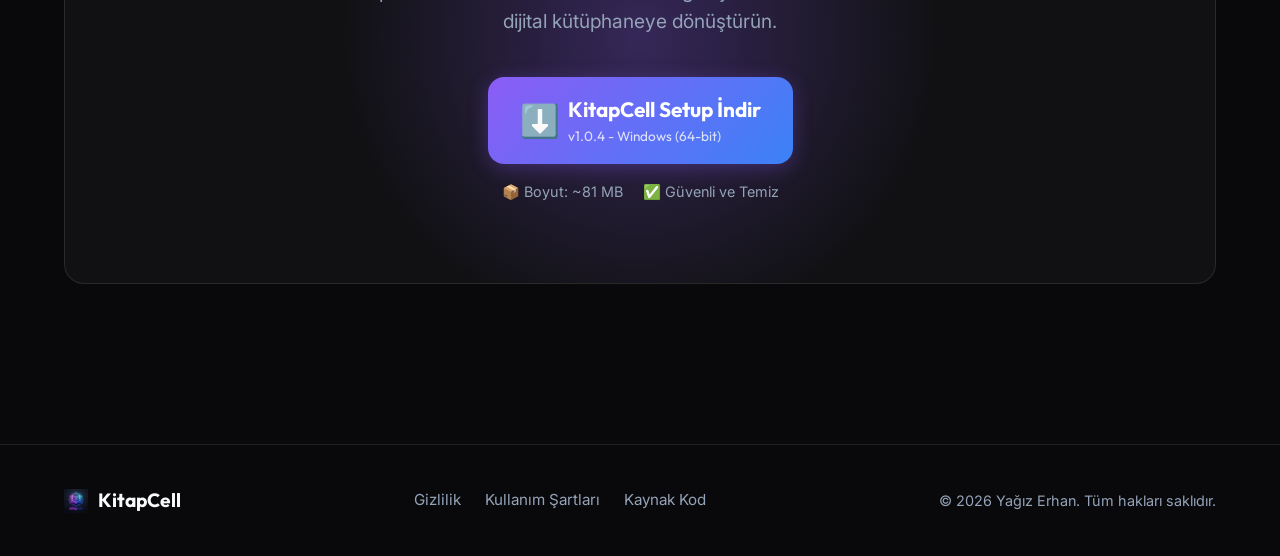
==== commit c084b1f9: "docs: Update download link to v1.0.4 and size to 81 MB" ====
--- a/docs/index.html
+++ b/docs/index.html
@@ -43,7 +43,7 @@
     <!-- Hero Section -->
     <header class="hero container">
         <div class="hero-content" data-animate="fade-up">
-            <div class="badge">v1.0.2 Şimdi Yayında ✨</div>
+            <div class="badge">v1.0.4 Şimdi Yayında ✨</div>
             <h1 class="hero-title">
                 Kitaplarınızı Yönetmenin <br>
                 <span class="gradient-text">En Şık Yolu</span>
@@ -191,15 +191,15 @@
             </p>
 
             <div class="download-container">
-                <a href="https://github.com/yagizerhan/KitapCell/releases/download/v1.0.2/KitapCell_Setup_v1.0.2.exe" class="btn btn-primary btn-lg download-btn" id="mainDownloadBtn">
+                <a href="https://github.com/yagizerhan/KitapCell/releases/download/v1.0.4/KitapCell_Setup_v1.0.4.exe" class="btn btn-primary btn-lg download-btn" id="mainDownloadBtn">
                     <span class="btn-icon">⬇️</span>
                     <div class="btn-text">
                         <strong>KitapCell Setup İndir</strong>
-                        <span>v1.0.2 - Windows (64-bit)</span>
+                        <span>v1.0.4 - Windows (64-bit)</span>
                     </div>
                 </a>
                 <div class="download-info">
-                    <span class="info-item">📦 Boyut: ~72 MB</span>
+                    <span class="info-item">📦 Boyut: ~81 MB</span>
                     <span class="info-item">✅ Güvenli ve Temiz</span>
                 </div>
             </div>
